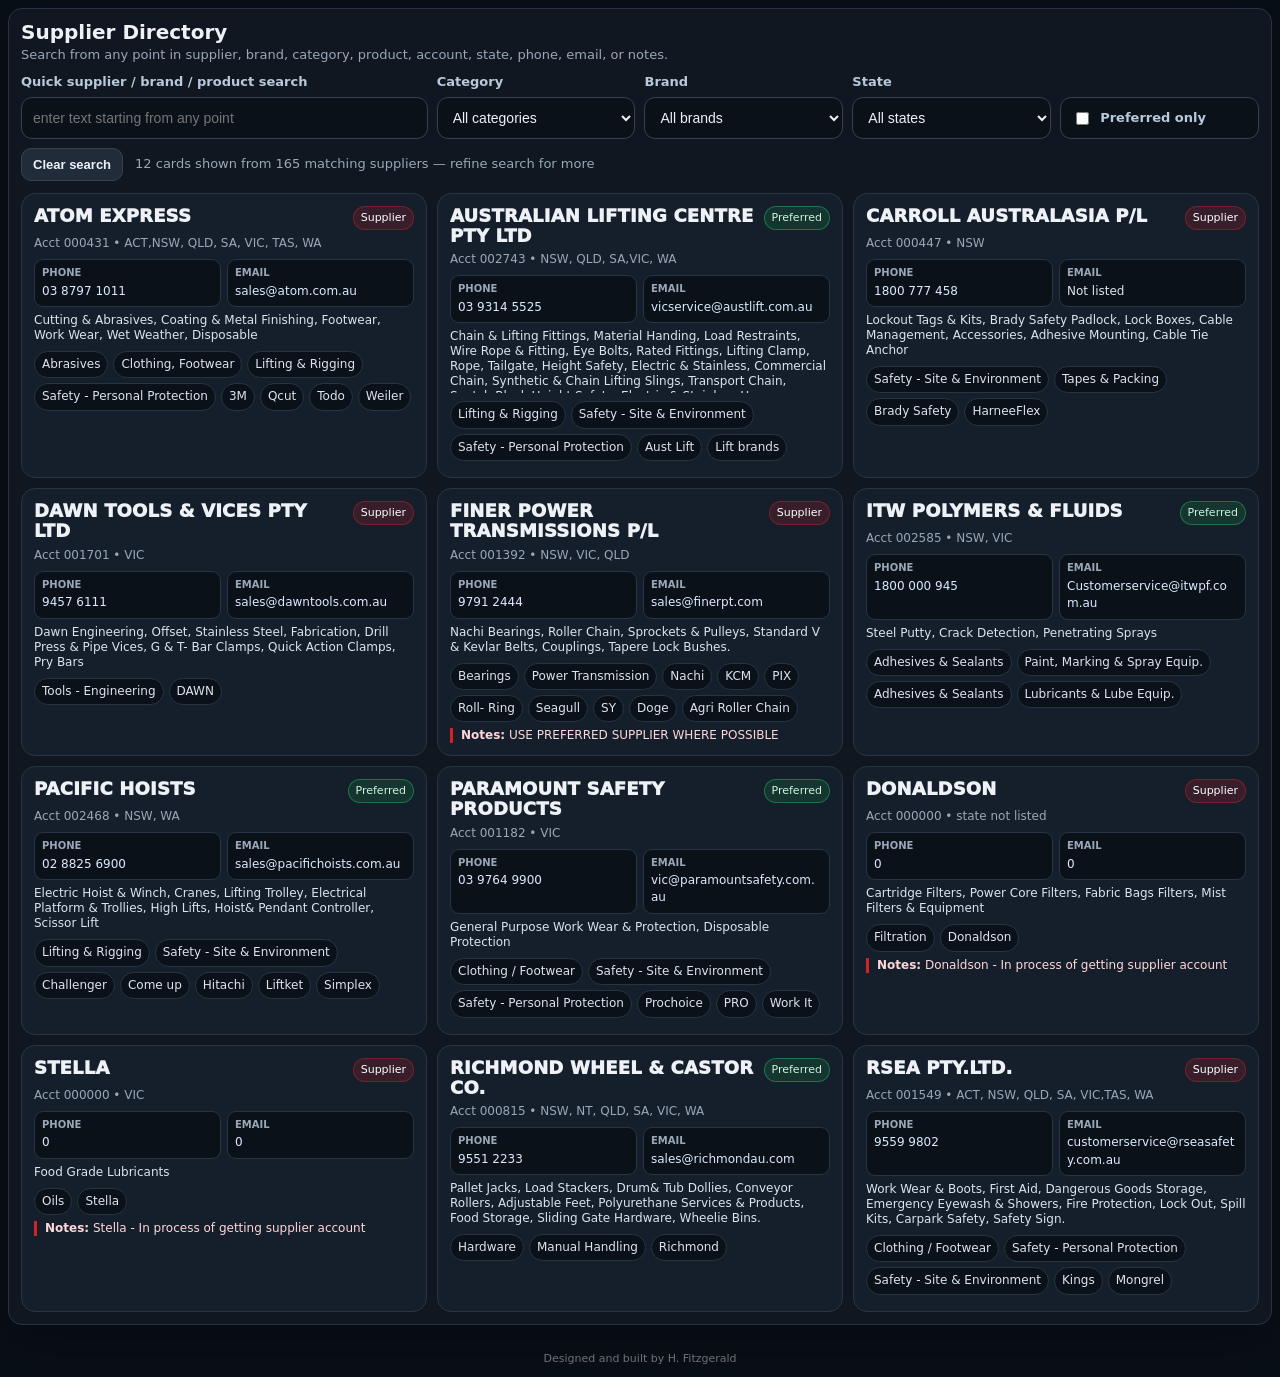
==== supplier-directory/index.html @ 4f5d205c "Add files via upload" ====
<!doctype html>
<html lang="en">
<head>
  <meta charset="utf-8" />
  <meta name="viewport" content="width=device-width, initial-scale=1" />
  <title>Supplier Directory Search</title>
  <link rel="stylesheet" href="styles.css" />
</head>
<body>
  <main class="shell compact-shell">
    <section class="panel search-panel">
      <div class="compact-title">
        <h2>Supplier Directory</h2>
        <p>Search from any point in supplier, brand, category, product, account, state, phone, email, or notes.</p>
      </div>

      <div class="search-grid compact-grid">
        <div class="search-wrap quick-search">
          <label for="q">Quick supplier / brand / product search</label>
          <input id="q" type="search" placeholder="enter text starting from any point" autocomplete="off" />
        </div>
        <div class="search-wrap">
          <label for="categoryFilter">Category</label>
          <select id="categoryFilter"><option value="">All categories</option></select>
        </div>
        <div class="search-wrap">
          <label for="brandFilter">Brand</label>
          <select id="brandFilter"><option value="">All brands</option></select>
        </div>
        <div class="search-wrap">
          <label for="stateFilter">State</label>
          <select id="stateFilter"><option value="">All states</option></select>
        </div>
        <label class="preferred-toggle"><input id="preferredOnly" type="checkbox" /> Preferred only</label>
      </div>

      <div class="control-row compact-actions">
        <button id="clearBtn" type="button">Clear search</button>
        <span id="stats" class="stats-inline"></span>
      </div>
      <div id="results"></div>
    </section>
  </main>
  <footer>Designed and built by H. Fitzgerald</footer>
  <script src="data.js"></script>
  <script src="app.js"></script>
</body>
</html>
---- supplier-directory/styles.css ----
:root{--bg:#090f16;--panel:#111821;--panel2:#151f2b;--text:#eef2f7;--muted:#99a7b7;--red:#d42027;--line:#273445;--chip:#202c3a;--good:#22c55e}*{box-sizing:border-box}body{margin:0;background:#090f16;color:var(--text);font:15px/1.45 system-ui,-apple-system,Segoe UI,Roboto,Arial,sans-serif}.shell{padding:8px;max-width:none;margin:auto}.panel{background:rgba(17,24,33,.92);border:1px solid var(--line);border-radius:14px;box-shadow:0 18px 48px rgba(0,0,0,.24)}.search-panel{padding:12px;margin-bottom:8px}.compact-title{margin-bottom:10px}.compact-title h2{font-size:20px;line-height:1.1;margin:0 0 4px}.compact-title p{font-size:13px;line-height:1.25;margin:0;color:var(--muted)}.search-grid{display:grid;grid-template-columns:repeat(6,minmax(100px,1fr));gap:9px;align-items:end}.quick-search{grid-column:span 2}.search-wrap label{display:block;font-size:13px;margin-bottom:5px;color:#b8c9dc;font-weight:700}input[type=search],select{width:100%;padding:10px 11px;border:1px solid #334155;border-radius:11px;background:#0b1119;color:var(--text);font-size:14px;min-height:42px;outline:none}input[type=search]:focus,select:focus{border-color:var(--red);box-shadow:0 0 0 3px rgba(212,32,39,.18)}.preferred-toggle{display:flex;gap:8px;align-items:center;color:#b8c9dc;font-weight:800;min-height:42px;padding:10px 11px;border:1px solid #334155;border-radius:11px;background:#0b1119;font-size:13px}.preferred-toggle input{width:auto}.control-row{display:flex;gap:12px;align-items:center;flex-wrap:wrap;margin-top:9px;color:var(--muted);font-size:13px}button{border:1px solid #344255;background:var(--chip);color:var(--text);border-radius:10px;padding:8px 11px;cursor:pointer;font-weight:800;font-size:13px}button:hover{border-color:var(--red);box-shadow:0 0 0 2px rgba(212,32,39,.18)}.supplier-results{margin-top:12px;display:grid;grid-template-columns:repeat(3,minmax(0,1fr));gap:10px}.supplier-card{background:var(--panel2);border:1px solid var(--line);border-radius:14px;padding:12px;min-width:0}.supplier-main{display:flex;justify-content:space-between;gap:10px;align-items:flex-start}.supplier-name{font-size:18px;line-height:1.12;font-weight:950;letter-spacing:.01em}.badge{background:rgba(212,32,39,.18);border:1px solid rgba(212,32,39,.45);border-radius:999px;padding:3px 7px;font-size:11px;color:#fff;white-space:nowrap}.badge.pref{background:rgba(34,197,94,.13);border-color:rgba(34,197,94,.45);color:#c9f7da}.meta,.products,.notes{font-size:12px;line-height:1.25;color:var(--muted);margin-top:6px}.products{color:#dbe4ee;max-height:64px;overflow:hidden}.notes{border-left:3px solid var(--red);padding-left:8px;color:#ffd7d9}.chips{display:flex;gap:5px;flex-wrap:wrap;margin-top:8px;max-height:64px;overflow:hidden}.chip{background:#0b1119;border:1px solid var(--line);border-radius:999px;padding:4px 7px;color:#dbe4ee;font-size:12px}.contact-grid{display:grid;grid-template-columns:1fr 1fr;gap:6px;margin-top:8px}.mini-field{background:#0b1119;border:1px solid var(--line);border-radius:9px;padding:6px 7px;font-size:12px;color:#dbe4ee;overflow-wrap:anywhere}.mini-field b{display:block;color:var(--muted);font-size:10px;text-transform:uppercase;margin-bottom:2px}.mini-field a{color:#dbeafe;text-decoration:none}mark{background:rgba(212,32,39,.36);color:#fff;border-radius:4px;padding:0 2px}.empty{padding:22px;text-align:center;color:var(--muted);border:1px dashed var(--line);border-radius:14px;margin-top:12px;font-size:13px}footer{text-align:center;color:#6b7280;padding:10px;font-size:11px}@media(max-width:1100px){.search-grid{grid-template-columns:repeat(3,minmax(100px,1fr))}.quick-search{grid-column:span 3}.supplier-results{grid-template-columns:repeat(2,minmax(0,1fr))}}@media(max-width:650px){.search-grid{grid-template-columns:repeat(2,minmax(0,1fr))}.quick-search{grid-column:span 2}.supplier-results{grid-template-columns:1fr}.compact-title p{font-size:12px}.contact-grid{grid-template-columns:1fr}}
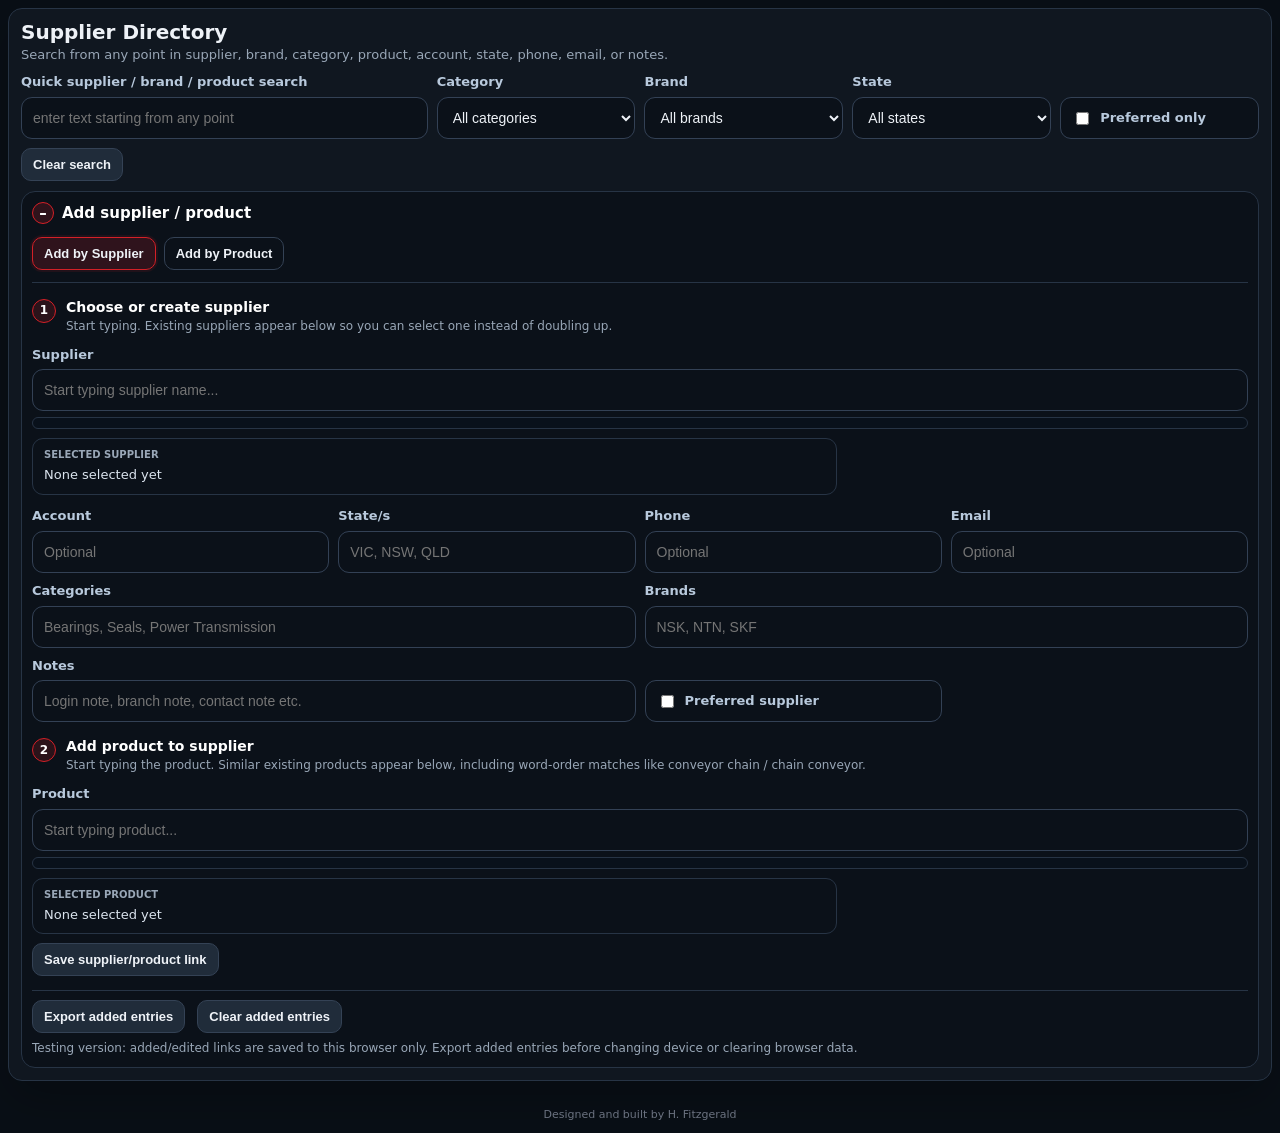
==== commit 2b073d11: "Add files via upload" ====
--- a/supplier-directory/index.html
+++ b/supplier-directory/index.html
@@ -38,6 +38,138 @@
         <button id="clearBtn" type="button">Clear search</button>
         <span id="stats" class="stats-inline"></span>
       </div>
+      <details class="add-panel" open>
+        <summary>Add supplier / product</summary>
+
+        <div class="add-mode-row">
+          <button id="modeSupplierBtn" type="button" class="mode-btn active">Add by Supplier</button>
+          <button id="modeProductBtn" type="button" class="mode-btn">Add by Product</button>
+        </div>
+
+        <section id="supplierFlow" class="guided-add-flow">
+          <div class="flow-step">
+            <span class="step-pill">1</span>
+            <div>
+              <h3>Choose or create supplier</h3>
+              <p>Start typing. Existing suppliers appear below so you can select one instead of doubling up.</p>
+            </div>
+          </div>
+
+          <div class="add-grid two-col">
+            <div class="search-wrap wide">
+              <label for="supplierSearchAdd">Supplier</label>
+              <input id="supplierSearchAdd" type="text" placeholder="Start typing supplier name..." autocomplete="off" />
+              <div id="supplierMatches" class="live-match-list"></div>
+            </div>
+            <div class="selected-box">
+              <b>Selected supplier</b>
+              <span id="selectedSupplierText">None selected yet</span>
+            </div>
+          </div>
+
+          <div id="newSupplierFields" class="add-grid">
+            <div class="search-wrap"><label for="newAccount">Account</label><input id="newAccount" type="text" placeholder="Optional" /></div>
+            <div class="search-wrap"><label for="newState">State/s</label><input id="newState" type="text" placeholder="VIC, NSW, QLD" /></div>
+            <div class="search-wrap"><label for="newPhone">Phone</label><input id="newPhone" type="text" placeholder="Optional" /></div>
+            <div class="search-wrap"><label for="newEmail">Email</label><input id="newEmail" type="email" placeholder="Optional" /></div>
+            <div class="search-wrap wide"><label for="newCategory">Categories</label><input id="newCategory" type="text" placeholder="Bearings, Seals, Power Transmission" /></div>
+            <div class="search-wrap wide"><label for="newBrands">Brands</label><input id="newBrands" type="text" placeholder="NSK, NTN, SKF" /></div>
+            <div class="search-wrap wide"><label for="newNotes">Notes</label><input id="newNotes" type="text" placeholder="Login note, branch note, contact note etc." /></div>
+            <label class="preferred-toggle add-pref"><input id="newPreferred" type="checkbox" /> Preferred supplier</label>
+          </div>
+
+          <div class="flow-step second-step">
+            <span class="step-pill">2</span>
+            <div>
+              <h3>Add product to supplier</h3>
+              <p>Start typing the product. Similar existing products appear below, including word-order matches like conveyor chain / chain conveyor.</p>
+            </div>
+          </div>
+
+          <div class="add-grid two-col">
+            <div class="search-wrap wide">
+              <label for="productSearchForSupplier">Product</label>
+              <input id="productSearchForSupplier" type="text" placeholder="Start typing product..." autocomplete="off" />
+              <div id="productMatchesForSupplier" class="live-match-list"></div>
+            </div>
+            <div class="selected-box">
+              <b>Selected product</b>
+              <span id="selectedProductForSupplierText">None selected yet</span>
+            </div>
+          </div>
+
+          <div class="control-row compact-actions">
+            <button id="saveSupplierProductBtn" type="button">Save supplier/product link</button>
+            <span id="supplierFlowStatus" class="stats-inline"></span>
+          </div>
+        </section>
+
+        <section id="productFlow" class="guided-add-flow hidden">
+          <div class="flow-step">
+            <span class="step-pill">1</span>
+            <div>
+              <h3>Choose or create product</h3>
+              <p>Start typing. Existing products appear below so you can select one instead of doubling up.</p>
+            </div>
+          </div>
+
+          <div class="add-grid two-col">
+            <div class="search-wrap wide">
+              <label for="productSearchAdd">Product</label>
+              <input id="productSearchAdd" type="text" placeholder="Start typing product..." autocomplete="off" />
+              <div id="productMatches" class="live-match-list"></div>
+            </div>
+            <div class="selected-box">
+              <b>Selected product</b>
+              <span id="selectedProductText">None selected yet</span>
+            </div>
+          </div>
+
+          <div class="flow-step second-step">
+            <span class="step-pill">2</span>
+            <div>
+              <h3>Add supplier to product</h3>
+              <p>Start typing the supplier. Existing suppliers appear below, or create a new supplier if no match exists.</p>
+            </div>
+          </div>
+
+          <div class="add-grid two-col">
+            <div class="search-wrap wide">
+              <label for="supplierSearchForProduct">Supplier</label>
+              <input id="supplierSearchForProduct" type="text" placeholder="Start typing supplier name..." autocomplete="off" />
+              <div id="supplierMatchesForProduct" class="live-match-list"></div>
+            </div>
+            <div class="selected-box">
+              <b>Selected supplier</b>
+              <span id="selectedSupplierForProductText">None selected yet</span>
+            </div>
+          </div>
+
+          <div id="newSupplierFieldsProductFlow" class="add-grid">
+            <div class="search-wrap"><label for="pfNewAccount">Account</label><input id="pfNewAccount" type="text" placeholder="Optional" /></div>
+            <div class="search-wrap"><label for="pfNewState">State/s</label><input id="pfNewState" type="text" placeholder="VIC, NSW, QLD" /></div>
+            <div class="search-wrap"><label for="pfNewPhone">Phone</label><input id="pfNewPhone" type="text" placeholder="Optional" /></div>
+            <div class="search-wrap"><label for="pfNewEmail">Email</label><input id="pfNewEmail" type="email" placeholder="Optional" /></div>
+            <div class="search-wrap wide"><label for="pfNewCategory">Categories</label><input id="pfNewCategory" type="text" placeholder="Bearings, Seals, Power Transmission" /></div>
+            <div class="search-wrap wide"><label for="pfNewBrands">Brands</label><input id="pfNewBrands" type="text" placeholder="NSK, NTN, SKF" /></div>
+            <div class="search-wrap wide"><label for="pfNewNotes">Notes</label><input id="pfNewNotes" type="text" placeholder="Login note, branch note, contact note etc." /></div>
+            <label class="preferred-toggle add-pref"><input id="pfNewPreferred" type="checkbox" /> Preferred supplier</label>
+          </div>
+
+          <div class="control-row compact-actions">
+            <button id="saveProductSupplierBtn" type="button">Save product/supplier link</button>
+            <span id="productFlowStatus" class="stats-inline"></span>
+          </div>
+        </section>
+
+        <div class="control-row compact-actions add-admin-row">
+          <button id="exportAddedBtn" type="button">Export added entries</button>
+          <button id="clearAddedBtn" type="button">Clear added entries</button>
+          <span id="addStatus" class="stats-inline"></span>
+        </div>
+        <p class="add-note">Testing version: added/edited links are saved to this browser only. Export added entries before changing device or clearing browser data.</p>
+      </details>
+
       <div id="results"></div>
     </section>
   </main>
--- a/supplier-directory/styles.css
+++ b/supplier-directory/styles.css
@@ -1 +1,39 @@
- :root{--bg:#090f16;--panel:#111821;--panel2:#151f2b;--text:#eef2f7;--muted:#99a7b7;--red:#d42027;--line:#273445;--chip:#202c3a;--good:#22c55e}*{box-sizing:border-box}body{margin:0;background:#090f16;color:var(--text);font:15px/1.45 system-ui,-apple-system,Segoe UI,Roboto,Arial,sans-serif}.shell{padding:8px;max-width:none;margin:auto}.panel{background:rgba(17,24,33,.92);border:1px solid var(--line);border-radius:14px;box-shadow:0 18px 48px rgba(0,0,0,.24)}.search-panel{padding:12px;margin-bottom:8px}.compact-title{margin-bottom:10px}.compact-title h2{font-size:20px;line-height:1.1;margin:0 0 4px}.compact-title p{font-size:13px;line-height:1.25;margin:0;color:var(--muted)}.search-grid{display:grid;grid-template-columns:repeat(6,minmax(100px,1fr));gap:9px;align-items:end}.quick-search{grid-column:span 2}.search-wrap label{display:block;font-size:13px;margin-bottom:5px;color:#b8c9dc;font-weight:700}input[type=search],select{width:100%;padding:10px 11px;border:1px solid #334155;border-radius:11px;background:#0b1119;color:var(--text);font-size:14px;min-height:42px;outline:none}input[type=search]:focus,select:focus{border-color:var(--red);box-shadow:0 0 0 3px rgba(212,32,39,.18)}.preferred-toggle{display:flex;gap:8px;align-items:center;color:#b8c9dc;font-weight:800;min-height:42px;padding:10px 11px;border:1px solid #334155;border-radius:11px;background:#0b1119;font-size:13px}.preferred-toggle input{width:auto}.control-row{display:flex;gap:12px;align-items:center;flex-wrap:wrap;margin-top:9px;color:var(--muted);font-size:13px}button{border:1px solid #344255;background:var(--chip);color:var(--text);border-radius:10px;padding:8px 11px;cursor:pointer;font-weight:800;font-size:13px}button:hover{border-color:var(--red);box-shadow:0 0 0 2px rgba(212,32,39,.18)}.supplier-results{margin-top:12px;display:grid;grid-template-columns:repeat(3,minmax(0,1fr));gap:10px}.supplier-card{background:var(--panel2);border:1px solid var(--line);border-radius:14px;padding:12px;min-width:0}.supplier-main{display:flex;justify-content:space-between;gap:10px;align-items:flex-start}.supplier-name{font-size:18px;line-height:1.12;font-weight:950;letter-spacing:.01em}.badge{background:rgba(212,32,39,.18);border:1px solid rgba(212,32,39,.45);border-radius:999px;padding:3px 7px;font-size:11px;color:#fff;white-space:nowrap}.badge.pref{background:rgba(34,197,94,.13);border-color:rgba(34,197,94,.45);color:#c9f7da}.meta,.products,.notes{font-size:12px;line-height:1.25;color:var(--muted);margin-top:6px}.products{color:#dbe4ee;max-height:64px;overflow:hidden}.notes{border-left:3px solid var(--red);padding-left:8px;color:#ffd7d9}.chips{display:flex;gap:5px;flex-wrap:wrap;margin-top:8px;max-height:64px;overflow:hidden}.chip{background:#0b1119;border:1px solid var(--line);border-radius:999px;padding:4px 7px;color:#dbe4ee;font-size:12px}.contact-grid{display:grid;grid-template-columns:1fr 1fr;gap:6px;margin-top:8px}.mini-field{background:#0b1119;border:1px solid var(--line);border-radius:9px;padding:6px 7px;font-size:12px;color:#dbe4ee;overflow-wrap:anywhere}.mini-field b{display:block;color:var(--muted);font-size:10px;text-transform:uppercase;margin-bottom:2px}.mini-field a{color:#dbeafe;text-decoration:none}mark{background:rgba(212,32,39,.36);color:#fff;border-radius:4px;padding:0 2px}.empty{padding:22px;text-align:center;color:var(--muted);border:1px dashed var(--line);border-radius:14px;margin-top:12px;font-size:13px}footer{text-align:center;color:#6b7280;padding:10px;font-size:11px}@media(max-width:1100px){.search-grid{grid-template-columns:repeat(3,minmax(100px,1fr))}.quick-search{grid-column:span 3}.supplier-results{grid-template-columns:repeat(2,minmax(0,1fr))}}@media(max-width:650px){.search-grid{grid-template-columns:repeat(2,minmax(0,1fr))}.quick-search{grid-column:span 2}.supplier-results{grid-template-columns:1fr}.compact-title p{font-size:12px}.contact-grid{grid-template-columns:1fr}}+ :root{--bg:#090f16;--panel:#111821;--panel2:#151f2b;--text:#eef2f7;--muted:#99a7b7;--red:#d42027;--line:#273445;--chip:#202c3a;--good:#22c55e}*{box-sizing:border-box}body{margin:0;background:#090f16;color:var(--text);font:15px/1.45 system-ui,-apple-system,Segoe UI,Roboto,Arial,sans-serif}.shell{padding:8px;max-width:none;margin:auto}.panel{background:rgba(17,24,33,.92);border:1px solid var(--line);border-radius:14px;box-shadow:0 18px 48px rgba(0,0,0,.24)}.search-panel{padding:12px;margin-bottom:8px}.compact-title{margin-bottom:10px}.compact-title h2{font-size:20px;line-height:1.1;margin:0 0 4px}.compact-title p{font-size:13px;line-height:1.25;margin:0;color:var(--muted)}.search-grid{display:grid;grid-template-columns:repeat(6,minmax(100px,1fr));gap:9px;align-items:end}.quick-search{grid-column:span 2}.search-wrap label{display:block;font-size:13px;margin-bottom:5px;color:#b8c9dc;font-weight:700}input[type=search],select{width:100%;padding:10px 11px;border:1px solid #334155;border-radius:11px;background:#0b1119;color:var(--text);font-size:14px;min-height:42px;outline:none}input[type=search]:focus,select:focus{border-color:var(--red);box-shadow:0 0 0 3px rgba(212,32,39,.18)}.preferred-toggle{display:flex;gap:8px;align-items:center;color:#b8c9dc;font-weight:800;min-height:42px;padding:10px 11px;border:1px solid #334155;border-radius:11px;background:#0b1119;font-size:13px}.preferred-toggle input{width:auto}.control-row{display:flex;gap:12px;align-items:center;flex-wrap:wrap;margin-top:9px;color:var(--muted);font-size:13px}button{border:1px solid #344255;background:var(--chip);color:var(--text);border-radius:10px;padding:8px 11px;cursor:pointer;font-weight:800;font-size:13px}button:hover{border-color:var(--red);box-shadow:0 0 0 2px rgba(212,32,39,.18)}.supplier-results{margin-top:12px;display:grid;grid-template-columns:repeat(3,minmax(0,1fr));gap:10px}.supplier-card{background:var(--panel2);border:1px solid var(--line);border-radius:14px;padding:12px;min-width:0}.supplier-main{display:flex;justify-content:space-between;gap:10px;align-items:flex-start}.supplier-name{font-size:18px;line-height:1.12;font-weight:950;letter-spacing:.01em}.badge{background:rgba(212,32,39,.18);border:1px solid rgba(212,32,39,.45);border-radius:999px;padding:3px 7px;font-size:11px;color:#fff;white-space:nowrap}.badge.pref{background:rgba(34,197,94,.13);border-color:rgba(34,197,94,.45);color:#c9f7da}.meta,.products,.notes{font-size:12px;line-height:1.25;color:var(--muted);margin-top:6px}.products{color:#dbe4ee;max-height:64px;overflow:hidden}.notes{border-left:3px solid var(--red);padding-left:8px;color:#ffd7d9}.chips{display:flex;gap:5px;flex-wrap:wrap;margin-top:8px;max-height:64px;overflow:hidden}.chip{background:#0b1119;border:1px solid var(--line);border-radius:999px;padding:4px 7px;color:#dbe4ee;font-size:12px}.contact-grid{display:grid;grid-template-columns:1fr 1fr;gap:6px;margin-top:8px}.mini-field{background:#0b1119;border:1px solid var(--line);border-radius:9px;padding:6px 7px;font-size:12px;color:#dbe4ee;overflow-wrap:anywhere}.mini-field b{display:block;color:var(--muted);font-size:10px;text-transform:uppercase;margin-bottom:2px}.mini-field a{color:#dbeafe;text-decoration:none}mark{background:rgba(212,32,39,.36);color:#fff;border-radius:4px;padding:0 2px}.empty{padding:22px;text-align:center;color:var(--muted);border:1px dashed var(--line);border-radius:14px;margin-top:12px;font-size:13px}footer{text-align:center;color:#6b7280;padding:10px;font-size:11px}@media(max-width:1100px){.search-grid{grid-template-columns:repeat(3,minmax(100px,1fr))}.quick-search{grid-column:span 3}.supplier-results{grid-template-columns:repeat(2,minmax(0,1fr))}}@media(max-width:650px){.search-grid{grid-template-columns:repeat(2,minmax(0,1fr))}.quick-search{grid-column:span 2}.supplier-results{grid-template-columns:1fr}.compact-title p{font-size:12px}.contact-grid{grid-template-columns:1fr}}
+/* Add supplier / product test controls */
+.add-panel{margin-top:10px;border:1px solid var(--line);border-radius:14px;background:#0b1119;padding:10px}
+.add-panel summary{cursor:pointer;font-weight:900;color:#fff;list-style:none}
+.add-panel summary::-webkit-details-marker{display:none}
+.add-panel summary:before{content:'+';display:inline-grid;place-items:center;width:20px;height:20px;margin-right:8px;border:1px solid var(--red);border-radius:999px;color:#fff;background:rgba(212,32,39,.18)}
+.add-panel[open] summary:before{content:'–'}
+.add-grid{display:grid;grid-template-columns:repeat(4,minmax(120px,1fr));gap:9px;margin-top:12px;align-items:end}
+.add-grid .wide{grid-column:span 2}
+.add-pref{align-self:end}
+input[type=text],input[type=email]{width:100%;padding:10px 11px;border:1px solid #334155;border-radius:11px;background:#0b1119;color:var(--text);font-size:14px;min-height:42px;outline:none}
+input[type=text]:focus,input[type=email]:focus{border-color:var(--red);box-shadow:0 0 0 3px rgba(212,32,39,.18)}
+.add-note{margin:8px 0 0;color:var(--muted);font-size:12px;line-height:1.3}
+.badge.local{background:rgba(59,130,246,.15);border-color:rgba(59,130,246,.45);color:#dbeafe;margin-right:5px}
+@media(max-width:1100px){.add-grid{grid-template-columns:repeat(2,minmax(0,1fr))}.add-grid .wide{grid-column:span 2}}
+@media(max-width:650px){.add-grid{grid-template-columns:1fr}.add-grid .wide{grid-column:span 1}}
+
+/* Guided two-part add flow */
+.add-mode-row{display:flex;gap:8px;flex-wrap:wrap;margin-top:12px}
+.mode-btn{border-color:#344255;background:#0b1119;box-shadow:none}
+.mode-btn.active{border-color:var(--red);background:rgba(212,32,39,.18);box-shadow:0 0 0 2px rgba(212,32,39,.1)}
+.guided-add-flow{margin-top:12px;border-top:1px solid var(--line);padding-top:12px}
+.guided-add-flow.hidden{display:none}
+.flow-step{display:flex;gap:10px;align-items:flex-start;margin:4px 0 10px}
+.flow-step.second-step{margin-top:16px}
+.flow-step h3{margin:0;font-size:14px;color:#fff;line-height:1.2}
+.flow-step p{margin:3px 0 0;color:var(--muted);font-size:12px;line-height:1.25}
+.step-pill{display:inline-grid;place-items:center;min-width:24px;height:24px;border:1px solid var(--red);border-radius:999px;background:rgba(212,32,39,.16);font-weight:900;color:#fff;font-size:12px}
+.add-grid.two-col{grid-template-columns:2fr 1fr;align-items:start}
+.selected-box{border:1px solid var(--line);border-radius:11px;background:#0b1119;min-height:42px;padding:9px 11px;color:#dbe4ee;font-size:13px}
+.selected-box b{display:block;color:var(--muted);font-size:10px;text-transform:uppercase;margin-bottom:3px}
+.live-match-list{margin-top:6px;border:1px solid var(--line);border-radius:11px;background:#09111b;max-height:180px;overflow:auto;padding:5px;display:grid;gap:4px}
+.match-item{width:100%;text-align:left;background:#111b27;border:1px solid #263447;border-radius:8px;box-shadow:none;padding:7px 9px;font-weight:750;color:#e5edf6;line-height:1.2}
+.match-item:hover{border-color:var(--red);background:#172233}
+.match-item.create{border-color:rgba(34,197,94,.45);background:rgba(34,197,94,.1);color:#d7ffe3}
+.match-item small{display:inline-block;margin-left:6px;color:#ffcf8a;font-weight:800;font-size:10px;text-transform:uppercase}
+.match-empty{color:var(--muted);font-size:12px;padding:7px 8px}
+.add-admin-row{border-top:1px solid var(--line);padding-top:9px;margin-top:14px}
+@media(max-width:800px){.add-grid.two-col{grid-template-columns:1fr}}
